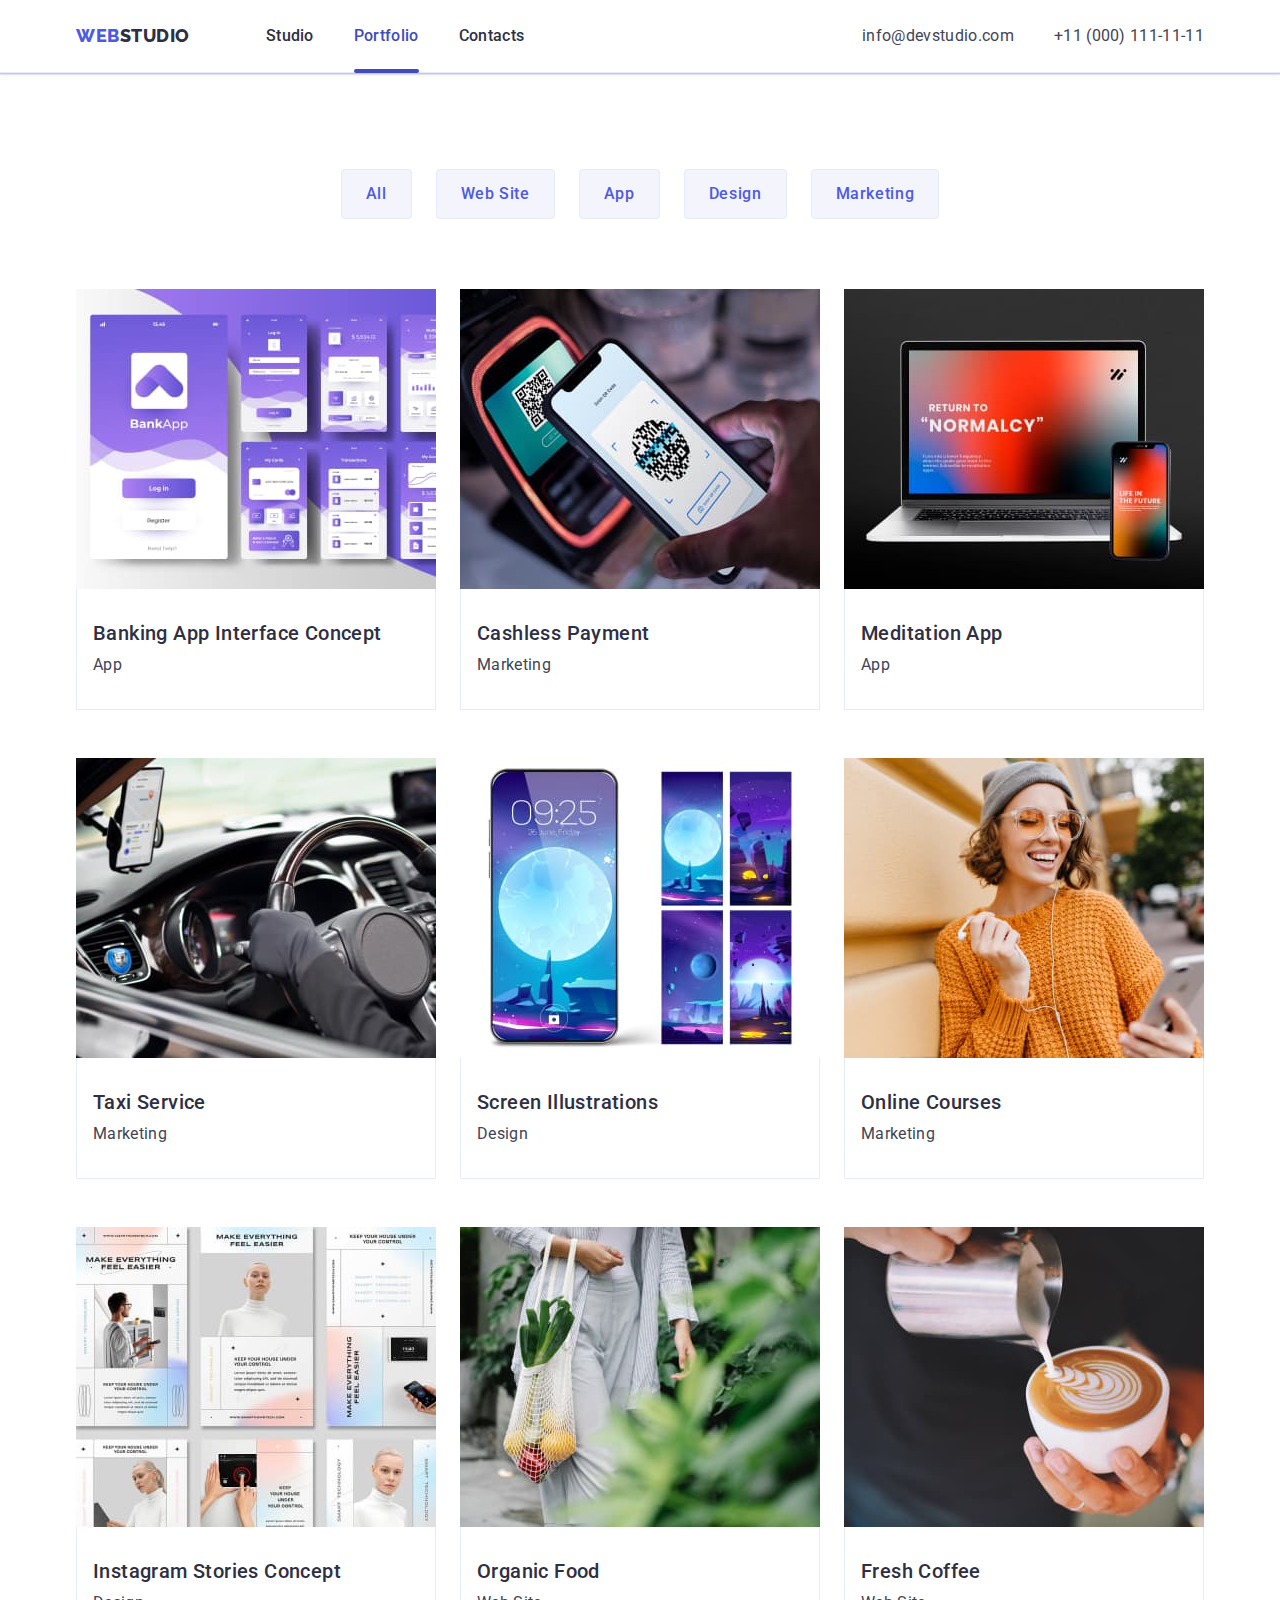
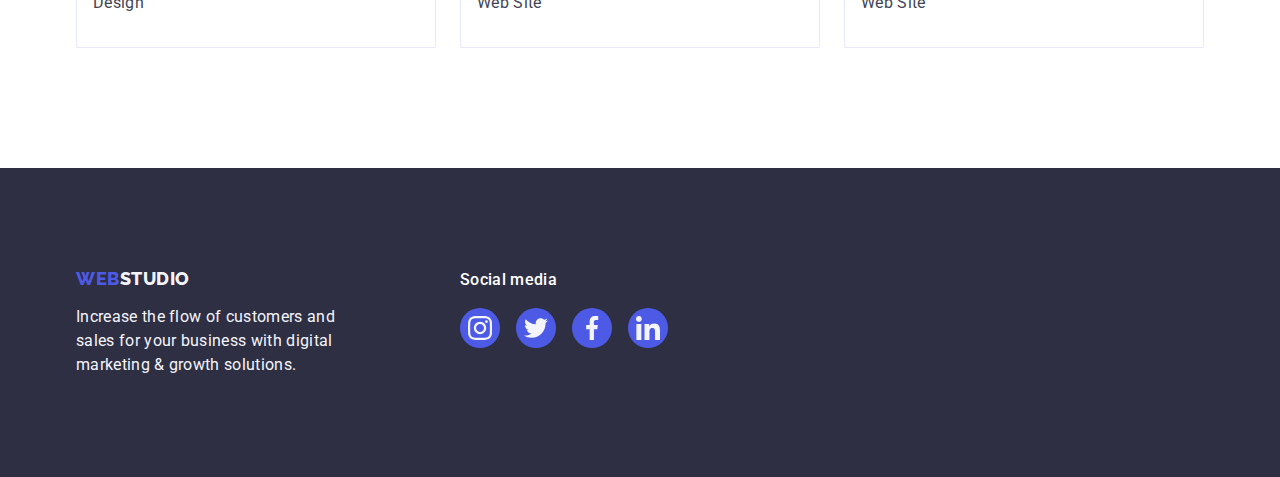
==== portfolio.html @ cc2228dd "Initial commit" ====
<!DOCTYPE html>
<html lang="en">
  <head>
    <meta charset="UTF-8" />
    <meta name="viewport" content="width=device-width, initial-scale=1.0" />
    <title>Document</title>
    <link
      rel="stylesheet"
      href="https://cdn.jsdelivr.net/npm/modern-normalize@1.1.0/modern-normalize.min.css"
    />
    <link rel="preconnect" href="https://fonts.googleapis.com" />
    <link rel="preconnect" href="https://fonts.gstatic.com" crossorigin />
    <link
      href="https://fonts.googleapis.com/css2?family=Raleway:wght@800&family=Roboto:wght@400;500;700;900&display=swap"
      rel="stylesheet"
    />
    <link rel="stylesheet" href="./css/styles.css" />
  </head>
  <body>
    <!--Header section-->

    <header class="header">
      <div class="container-header container">
        <nav class="header-nav">
          <a href="./index.html" class="header-logo link"
            >Web<span class="logo-highlight">Studio</span></a
          >

          <ul class="list container-nav">
            <li>
              <a href="./index.html" class="header-nav-list link">Studio</a>
            </li>
            <li>
              <a
                href="./portfolio.html"
                class="header-nav-list link actual-page"
                >Portfolio</a
              >
            </li>
            <li><a href="" class="header-nav-list link">Contacts</a></li>
          </ul>
        </nav>
        <address class="header-contacts">
          <ul class="list container-nav">
            <li>
              <a
                class="header-contacts-list link"
                href="mailto:info@devstudio.com"
                >info@devstudio.com</a
              >
            </li>
            <li>
              <a class="header-contacts-list link" href="tel:+110001111111"
                >+11 (000) 111-11-11</a
              >
            </li>
          </ul>
        </address>
      </div>
    </header>
    <!--Main block-->
    <main>
      <!--Section-->
      <section class="main-block">
        <div class="container">
          <h1 class="visually-hidden">Portfolio</h1>
          <ul class="list filters-container">
            <li>
              <button type="button" class="portfolio-filters">All</button>
            </li>
            <li>
              <button type="button" class="portfolio-filters">Web Site</button>
            </li>
            <li>
              <button type="button" class="portfolio-filters">App</button>
            </li>
            <li>
              <button type="button" class="portfolio-filters">Design</button>
            </li>
            <li>
              <button type="button" class="portfolio-filters">Marketing</button>
            </li>
          </ul>
          <ul class="list project-container">
            <li class="portfolio-cards">
              <a href="" class="link portfolio-link">
                <div class="card-image">
                  <img
                    src="./images/portfolio/img1.jpg"
                    alt="Banking App Interface Concept"
                    width="360"
                  />

                  <p class="card-overlay-text card-overlay">
                    14 Stylish and User-Friendly App Design Concepts · Task
                    Manager App · Calorie Tracker App · Exotic Fruit Ecommerce
                    App · Cloud Storage App
                  </p>
                </div>
                <div class="project-name">
                  <h2 class="portfolio-card-header">
                    Banking App Interface Concept
                  </h2>
                  <p class="portfolio-card-text">App</p>
                </div>
              </a>
            </li>
            <li class="portfolio-cards">
              <a href="" class="link portfolio-link">
                <div class="card-image">
                  <img
                    src="./images/portfolio/img2.jpg"
                    alt="Cashless Payment"
                    width="360"
                  />

                  <p class="card-overlay-text card-overlay">
                    14 Stylish and User-Friendly App Design Concepts · Task
                    Manager App · Calorie Tracker App · Exotic Fruit Ecommerce
                    App · Cloud Storage App
                  </p>
                </div>
                <div class="project-name">
                  <h2 class="portfolio-card-header">Cashless Payment</h2>
                  <p class="portfolio-card-text">Marketing</p>
                </div>
              </a>
            </li>
            <li class="portfolio-cards">
              <a href="" class="link portfolio-link">
                <div class="card-image">
                  <img
                    src="./images/portfolio/img3.jpg"
                    alt="Meditation App"
                    width="360"
                  />

                  <p class="card-overlay-text card-overlay">
                    14 Stylish and User-Friendly App Design Concepts · Task
                    Manager App · Calorie Tracker App · Exotic Fruit Ecommerce
                    App · Cloud Storage App
                  </p>
                </div>
                <div class="project-name">
                  <h2 class="portfolio-card-header">Meditation App</h2>
                  <p class="portfolio-card-text">App</p>
                </div>
              </a>
            </li>
            <li class="portfolio-cards">
              <a href="" class="link portfolio-link">
                <div class="card-image">
                  <img
                    src="./images/portfolio/img4.jpg"
                    alt="Taxi Service"
                    width="360"
                  />

                  <p class="card-overlay-text card-overlay">
                    14 Stylish and User-Friendly App Design Concepts · Task
                    Manager App · Calorie Tracker App · Exotic Fruit Ecommerce
                    App · Cloud Storage App
                  </p>
                </div>
                <div class="project-name">
                  <h2 class="portfolio-card-header">Taxi Service</h2>
                  <p class="portfolio-card-text">Marketing</p>
                </div>
              </a>
            </li>
            <li class="portfolio-cards">
              <a href="" class="link portfolio-link"
                ><div class="card-image">
                  <img
                    src="./images/portfolio/img5.jpg"
                    alt="Screen Illustrations"
                    width="360"
                  />

                  <p class="card-overlay-text card-overlay">
                    14 Stylish and User-Friendly App Design Concepts · Task
                    Manager App · Calorie Tracker App · Exotic Fruit Ecommerce
                    App · Cloud Storage App
                  </p>
                </div>
                <div class="project-name">
                  <h2 class="portfolio-card-header">Screen Illustrations</h2>
                  <p class="portfolio-card-text">Design</p>
                </div>
              </a>
            </li>
            <li class="portfolio-cards">
              <a href="" class="link portfolio-link"
                ><div class="card-image">
                  <img
                    src="./images/portfolio/img6.jpg"
                    alt="Online Courses"
                    width="360"
                  />

                  <p class="card-overlay-text card-overlay">
                    14 Stylish and User-Friendly App Design Concepts · Task
                    Manager App · Calorie Tracker App · Exotic Fruit Ecommerce
                    App · Cloud Storage App
                  </p>
                </div>
                <div class="project-name">
                  <h2 class="portfolio-card-header">Online Courses</h2>
                  <p class="portfolio-card-text">Marketing</p>
                </div>
              </a>
            </li>
            <li class="portfolio-cards">
              <a href="" class="link portfolio-link"
                ><div class="card-image">
                  <img
                    src="./images/portfolio/img7.jpg"
                    alt="Instagram Stories Concept"
                    width="360"
                  />

                  <p class="card-overlay-text card-overlay">
                    14 Stylish and User-Friendly App Design Concepts · Task
                    Manager App · Calorie Tracker App · Exotic Fruit Ecommerce
                    App · Cloud Storage App
                  </p>
                </div>
                <div class="project-name">
                  <h2 class="portfolio-card-header">
                    Instagram Stories Concept
                  </h2>
                  <p class="portfolio-card-text">Design</p>
                </div>
              </a>
            </li>
            <li class="portfolio-cards">
              <a href="" class="link portfolio-link"
                ><div class="card-image">
                  <img
                    src="./images/portfolio/img8.jpg"
                    alt="Organic Food"
                    width="360"
                  />

                  <p class="card-overlay-text card-overlay">
                    14 Stylish and User-Friendly App Design Concepts · Task
                    Manager App · Calorie Tracker App · Exotic Fruit Ecommerce
                    App · Cloud Storage App
                  </p>
                </div>
                <div class="project-name">
                  <h2 class="portfolio-card-header">Organic Food</h2>
                  <p class="portfolio-card-text">Web Site</p>
                </div>
              </a>
            </li>
            <li class="portfolio-cards">
              <a href="" class="link portfolio-link"
                ><div class="card-image">
                  <img
                    src="./images/portfolio/img9.jpg"
                    alt="Fresh Coffee"
                    width="360"
                  />

                  <p class="card-overlay-text card-overlay">
                    14 Stylish and User-Friendly App Design Concepts · Task
                    Manager App · Calorie Tracker App · Exotic Fruit Ecommerce
                    App · Cloud Storage App
                  </p>
                </div>
                <div class="project-name">
                  <h2 class="portfolio-card-header">Fresh Coffee</h2>
                  <p class="portfolio-card-text">Web Site</p>
                </div>
              </a>
            </li>
          </ul>
        </div>
      </section>
    </main>

    <!--Footer Section-->

    <footer class="footer">
      <div class="container footer-container">
        <div class="footer-solutions">
          <a href="./index.html" class="footer-logo link"
            >Web<span class="logo-studio">Studio</span></a
          >
          <p class="footer-text">
            Increase the flow of customers and sales for your business with
            digital marketing & growth solutions.
          </p>
        </div>

        <div>
          <p class="footer-social-media-text">Social media</p>
          <ul class="footer-social-media list">
            <li class="footer-icons">
              <a href="" class="link">
                <svg class="icon-our" width="24" height="24">
                  <use href="./images/icons.svg#icon-instagram"></use>
                </svg>
              </a>
            </li>
            <li class="footer-icons">
              <a href="" class="link">
                <svg class="icon-our" width="24" height="24">
                  <use href="./images/icons.svg#icon-twitter"></use>
                </svg>
              </a>
            </li>
            <li class="footer-icons">
              <a href="" class="link">
                <svg class="icon-our" width="24" height="24">
                  <use href="./images/icons.svg#icon-facebook"></use>
                </svg>
              </a>
            </li>
            <li class="footer-icons">
              <a href="" class="link">
                <svg class="icon-our" width="24" height="24">
                  <use href="./images/icons.svg#icon-linkedin"></use>
                </svg>
              </a>
            </li>
          </ul>
        </div>
      </div>
    </footer>
  </body>
</html>
---- css/styles.css ----
:root {
  --colorNavyBlue: #2e2f42;
  --fonWebsite: #ffffff;
  --logoAndButtonText: #4d5ae5;
  --backgroundButton: #f4f4fd;
  --contactColor: #434455;
  --customersBorderColor: #8e8f99;
}
body {
  font-family: "Roboto", sans-serif;
  background-color: var(--fonWebsite);
  color: var(--contactColor);
}
ul {
  padding-left: 0;
}

.header-logo {
  font-weight: 800;
  font-size: 18px;
  line-height: 1.17;
  letter-spacing: 0.03em;
  text-transform: uppercase;
  font-family: "Raleway", sans-serif;
  color: var(--logoAndButtonText);
  margin-right: 76px;
}

.logo-highlight {
  color: var(--colorNavyBlue);
}

.header-nav-list {
  position: relative;
  font-weight: 500;
  font-size: 16px;
  line-height: 1.5;
  letter-spacing: 0.02em;
  color: #2e2f42;

  padding: 24px 0;
  display: flex;
  flex-direction: column;
  transition: color 250ms cubic-bezier(0.4, 0, 0.2, 1);
}

.header-nav-list:hover,
.header-nav-list:focus {
  color: #404bbf;
}
.actual-page {
  color: #404bbf;
}
.header-nav-list.actual-page::after {
  content: "";
  position: absolute;

  width: 100%;
  height: 4px;
  border-radius: 2px;
  left: 0;
  bottom: -1px;
  background-color: #404bbf;
}

.header-contacts {
  font-style: normal;
  color: var(--contaktColor);
}

.header-contacts-list {
  font-size: 16px;
  line-height: 1.5;
  letter-spacing: 0.02em;
  color: var(--contactColor);
  font-style: normal;
  transition: color 250ms cubic-bezier(0.4, 0, 0.2, 1);
}
.header-contacts-list:hover,
.header-contacts-list:focus {
  color: #404bbf;
  transition-duration: 250ms;
  transition-timing-function: cubic-bezier(0.4, 0, 0.2, 1);
}

.list {
  list-style-type: none;
}
.link {
  text-decoration: none;
}
.order-button {
  font-family: "Roboto", sans-serif;
  background-color: var(--logoAndButtonText);
  font-weight: 500;
  font-size: 16px;
  line-height: 1.5;
  letter-spacing: 0.04em;
  color: var(--fonWebsite);
  box-shadow: 0px 4px 4px 0px rgba(0, 0, 0, 0.15);

  cursor: pointer;
  display: block;
  min-width: 169px;
  height: 56px;
  border: none;
  border-radius: 4px;
  margin: 0 auto;
  transition: background-color 250ms cubic-bezier(0.4, 0, 0.2, 1);
}
.portfolio-filters {
  font-family: "Roboto", sans-serif;
  background-color: var(--backgroundButton);
  font-style: normal;
  font-weight: 500;
  font-size: 16px;
  line-height: 1.5;
  letter-spacing: 0.04em;
  cursor: pointer;
  color: var(--logoAndButtonText);
  border: 1px solid #e7e9fc;
  border-radius: 4px;
  padding: 12px 24px;
  transition: color 250ms cubic-bezier(0.4, 0, 0.2, 1),
    background-color 250ms cubic-bezier(0.4, 0, 0.2, 1),
    border-color 250ms cubic-bezier(0.4, 0, 0.2, 1),
    box-shadow 250ms cubic-bezier(0.4, 0, 0.2, 1);
}
.portfolio-filters:hover,
.portfolio-filters:focus {
  background-color: #404bbf;
  color: var(--fonWebsite);
  border: 1px solid transparent;
  box-shadow: 0px 2px 2px 0px rgba(0, 0, 0, 0.12),
    0px 2px 1px 0px rgba(0, 0, 0, 0.08), 0px 3px 1px 0px rgba(0, 0, 0, 0.1);
  transition-duration: 250ms;
  transition-timing-function: cubic-bezier(0.4, 0, 0.2, 1);
}
.order-button:hover,
.order-button:focus {
  background-color: #404bbf;
  color: var(--fonWebsite);
  border: 1px solid transparent;
}

.solutions-section {
  padding: 120px 0;
}
.title {
  max-width: 496px;
  font-weight: 700;
  font-size: 56px;
  line-height: 1.07;
  display: block;
  text-align: center;
  letter-spacing: 0.02em;
  color: var(--fonWebsite);
  margin: 0 auto;
  margin-bottom: 48px;
}
.feature-title {
  font-weight: 500;
  font-size: 20px;
  line-height: 1.2;
  letter-spacing: 0.02em;
  color: var(--colorNavyBlue);
  margin-bottom: 8px;
}
.feature-text {
  font-size: 16px;
  line-height: 1.5;
  letter-spacing: 0.02em;
  color: var(--contactColor);
}
.section-header {
  font-weight: 700;
  font-size: 36px;
  line-height: 1.11;
  letter-spacing: 0.02em;
  text-align: center;
  text-transform: capitalize;
  color: var(--colorNavyBlue);
  margin-bottom: 72px;
}
.section-team {
  background-color: var(--backgroundButton);
  padding-top: 120px;
  padding-bottom: 120px;
}
.list-team {
}

.team-card {
  background-color: var(--fonWebsite);
  min-height: 380px;
  width: calc((100% - 72px) / 4);
  border-radius: 0px 0px 4px 4px;

  box-shadow: 0px 2px 1px 0px rgba(46, 47, 66, 0.08),
    0px 1px 1px 0px rgba(46, 47, 66, 0.16),
    0px 1px 6px 0px rgba(46, 47, 66, 0.08);
}

.portfolio-card-header {
  font-weight: 500;
  font-size: 20px;
  line-height: 1.2;
  letter-spacing: 0.02em;
  color: var(--colorNavyBlue);
  margin-bottom: 8px;
}
.portfolio-card-text {
  font-size: 16px;
  line-height: 1.5;
  letter-spacing: 0.02em;
  color: var(--contactColor);
}
.footer-text {
  font-size: 16px;
  line-height: 1.5;
  letter-spacing: 0.02em;
  color: var(--backgroundButton);
  max-width: 264px;
}
.footer {
  background-color: var(--colorNavyBlue);
  padding: 100px 0;
}
.logo-studio {
  color: var(--backgroundButton);
}
.footer-logo {
  font-weight: 800;
  font-size: 18px;
  line-height: 1.17;
  letter-spacing: 0.03em;
  text-transform: uppercase;
  font-family: "Raleway", sans-serif;
  color: var(--logoAndButtonText);
  display: inline-block;
  margin-bottom: 16px;
}

Reset h1,
h2,
h3,
h4,
h5,
h6,
p,
ul {
  margin: 0;
}
img {
  display: block;
  max-width: 100%;
  height: auto;
}
.visually-hidden {
  position: absolute;
  width: 1px;
  height: 1px;
  margin: -1px;
  border: 0;
  padding: 0;

  white-space: nowrap;
  clip-path: inset(100%);
  clip: rect(0 0 0 0);
  overflow: hidden;
}

.container-header {
  display: flex;
  justify-content: space-between;
  align-items: center;
}
.container {
  margin: 0 auto;
  width: 1158px;
  padding: 0 15px;
}
.header-nav {
  display: flex;
  align-items: center;
}
.container-nav {
  display: flex;
  gap: 40px;
  transition: color 250ms cubic-bezier(0.4, 0, 0.2, 1);
}
.main-content {
  height: 600px;
  margin: auto;

  padding: 188px 0;
  background-color: var(--colorNavyBlue);
  background-image: linear-gradient(
      rgba(46, 47, 66, 0.7),
      rgba(46, 47, 66, 0.7)
    ),
    url(../images/index/people-office.jpg);

  max-width: 1440px;
  background-repeat: no-repeat;
  background-position: center;
  background-size: cover;
}
.section-feature {
  width: calc((100% - 72px) / 4);
}

.list-feature {
  display: flex;
  gap: 24px;
}
.header {
  border-bottom: 1px solid #e7e9fc;
  box-shadow: 0px 2px 1px rgba(46, 47, 66, 0.08),
    0px 1px 1px rgba(46, 47, 66, 0.16), 0px 1px 6px rgba(46, 47, 66, 0.08);
}
.what-section {
  padding-bottom: 120px;
}

.we-are-doing {
  display: flex;
  gap: 24px;
}
.our-works {
  width: calc((100% - 48px) / 3);
}

.team {
  display: flex;
  flex-direction: row;
  gap: 24px;
}

.index-card-header {
  font-weight: 500;
  font-size: 20px;
  line-height: 1.2;
  letter-spacing: 0.02em;
  color: var(--colorNavyBlue);
  margin-bottom: 8px;
  text-align: center;
}
.index-card-text {
  font-size: 16px;
  line-height: 1.5;
  letter-spacing: 0.02em;
  color: var(--contactColor);
  text-align: center;
  margin-bottom: 8px;
}
.card-content {
  gap: 8px;
  padding: 32px 0;
}

.filters-container {
  display: flex;
  margin-bottom: 72px;
  justify-content: center;
  gap: 24px;
  height: 48px;
}
.project-container {
  display: flex;
  flex-direction: row;
  flex-wrap: wrap;
  justify-content: center;
  column-gap: 24px;
  row-gap: 48px;
}
.portfolio-link {
  display: block;
  transition: box-shadow 250ms cubic-bezier(0.4, 0, 0.2, 1);
}
.portfolio-link:hover {
  box-shadow: 0px 1px 6px rgba(46, 47, 66, 0.08),
    0px 1px 1px rgba(46, 47, 66, 0.16), 0px 2px 1px rgba(46, 47, 66, 0.08);
}
.portfolio-link:hover .card-overlay,
.portfolio-link:focus .card-overlay {
  transform: translateY(0%);
}

.portfolio-cards {
  width: calc((100% - 48px) / 3);
}

.card-image {
  position: relative;
  overflow: hidden;
}

.card-overlay {
  padding: 8px;
  background-color: #4d5ae5;
  color: #fff;
  font-family: sans-serif;
  position: absolute;
  top: 0;
  left: 0;
  width: 100%;
  height: 100%;
  transform: translateY(100%);
  transition: transform 250ms ease-in-out;
}

.card-overlay-text {
  color: var(--backgroundButton);
  font-size: 16px;
  font-family: Roboto;
  line-height: 24px;
  letter-spacing: 0.32px;

  padding: 40px 32px;
  transition: transform 250ms cubic-bezier(0.4, 0, 0.2, 1);
}
.project-name {
  padding: 32px 16px;
  border: 1px solid #e7e9fc;
  border-top: none;
}
.main-block {
  padding-top: 96px;
  padding-bottom: 120px;
}
.social-media {
  display: flex;
  justify-content: center;
  gap: 24px;
  flex-shrink: 0;

  align-items: center;
}
.social-media .link {
  display: flex;
  justify-content: center;
  align-items: center;
  width: 40px;
  height: 40px;
  border-radius: 50%;
  background-color: #4d5ae5;
  transition: background-color 250ms cubic-bezier(0.4, 0, 0.2, 1);
}

.customers-list {
  display: flex;

  gap: 24px;
}
.section-customers {
  padding-top: 120px;
  padding-bottom: 120px;
}
.team-customers {
  width: calc((100% - 120px) / 6);
  height: 88px;
}
.customers-link {
  display: flex;
  width: 100%;
  height: 100%;
  justify-content: center;
  align-items: center;
  color: var(--customersBorderColor);
  border-radius: 4px;
  border: 1px solid var(--customersBorderColor);
  transition: border-color 250ms cubic-bezier(0.4, 0, 0.2, 1),
    color 250ms cubic-bezier(0.4, 0, 0.2, 1);
}

.customers-link:hover {
  border-color: #404bbf;
  color: #404bbf;
}

.customers-link:focus {
  border-color: #404bbf;
  color: #404bbf;
}

.icon-solution {
  width: 264px;
  height: 112px;
  border-radius: 4px;
  background: var(--cloud, #f4f4fd);
  display: flex;
  justify-content: center;
  align-items: center;
  margin-bottom: 8px;
}
.icon {
  fill: currentColor;
}

.icon-our {
  fill: var(--backgroundButton);
  transition: background-color 250ms cubic-bezier(0.4, 0, 0.2, 1);
}
.footer-social-media {
  display: flex;
  gap: 16px;
  flex-shrink: 0;
  align-self: flex-end;
}
.footer-social-media .link {
  display: flex;
  justify-content: center;
  align-items: center;
  width: 40px;
  height: 40px;
  border-radius: 50%;
  background-color: #4d5ae5;
  transition: background-color 250ms cubic-bezier(0.4, 0, 0.2, 1);
}
.social-media .link:hover,
.social-media .link:focus {
  background-color: #404bbf;
}

.footer-container {
  display: flex;

  align-items: baseline;
}
.footer-solutions {
  margin-right: 120px;
}

.footer-social-media-text {
  margin-bottom: 16px;
  font-size: 16px;
  font-family: Roboto;
  font-weight: 500;
  line-height: 24px;
  letter-spacing: 0.32px;
  color: #ffffff;
}
.footer-social-media .link:hover,
.footer-social-media .link:focus {
  background-color: #31d0aa;
}

.backdrop {
  position: fixed;
  top: 0;
  left: 0;
  z-index: 100;
  width: 100%;
  height: 100%;
  background-color: #2e2f4266;
  transition: opacity 250ms cubic-bezier(0.4, 0, 0.2, 1),
    visibility 250ms cubic-bezier(0.4, 0, 0.2, 1);
}
.backdrop.is-hidden {
  opacity: 0;
  visibility: hidden;
  pointer-events: none;
}
.modal {
  position: absolute;
  top: 50%;
  left: 50%;
  transform: translateX(-50%) translateY(-50%);
  width: 408px;
  min-height: 584px;
  border-radius: 4px;
  background-color: #fcfcfc;
  box-shadow: 0px 2px 1px 0px rgba(0, 0, 0, 0.2),
    0px 1px 3px 0px rgba(0, 0, 0, 0.12), 0px 1px 1px 0px rgba(0, 0, 0, 0.14);
  transition: transform 250ms cubic-bezier(0.4, 0, 0.2, 1);
}
.modal-button {
  position: absolute;
  top: 24px;
  right: 24px;
  background-color: #e7e9fc;
  border: 1px solid rgba(0, 0, 0, 0.1);
  background: #e7e9fc;
  width: 24px;
  height: 24px;
  border-radius: 50%;
  display: flex;
  align-items: center;
  justify-content: center;
  padding: 0;
  cursor: pointer;
  background-color: 250ms cubic-bezier(0.4, 0, 0.2, 1),
    border 250ms cubic-bezier(0.4, 0, 0.2, 1);
  transition: background-color 250ms cubic-bezier(0.4, 0, 0.2, 1),
    border 250ms cubic-bezier(0.4, 0, 0.2, 1);
}
.modal-button:hover,
.modal-button:focus {
  background-color: #404bbf;
  border: none;
  fill: #ffffff;
}
.modal-icon {
  stroke: #2e2f42;
  color: #2e2f42;
  transition: fill 250ms cubic-bezier(0.4, 0, 0.2, 1);
}
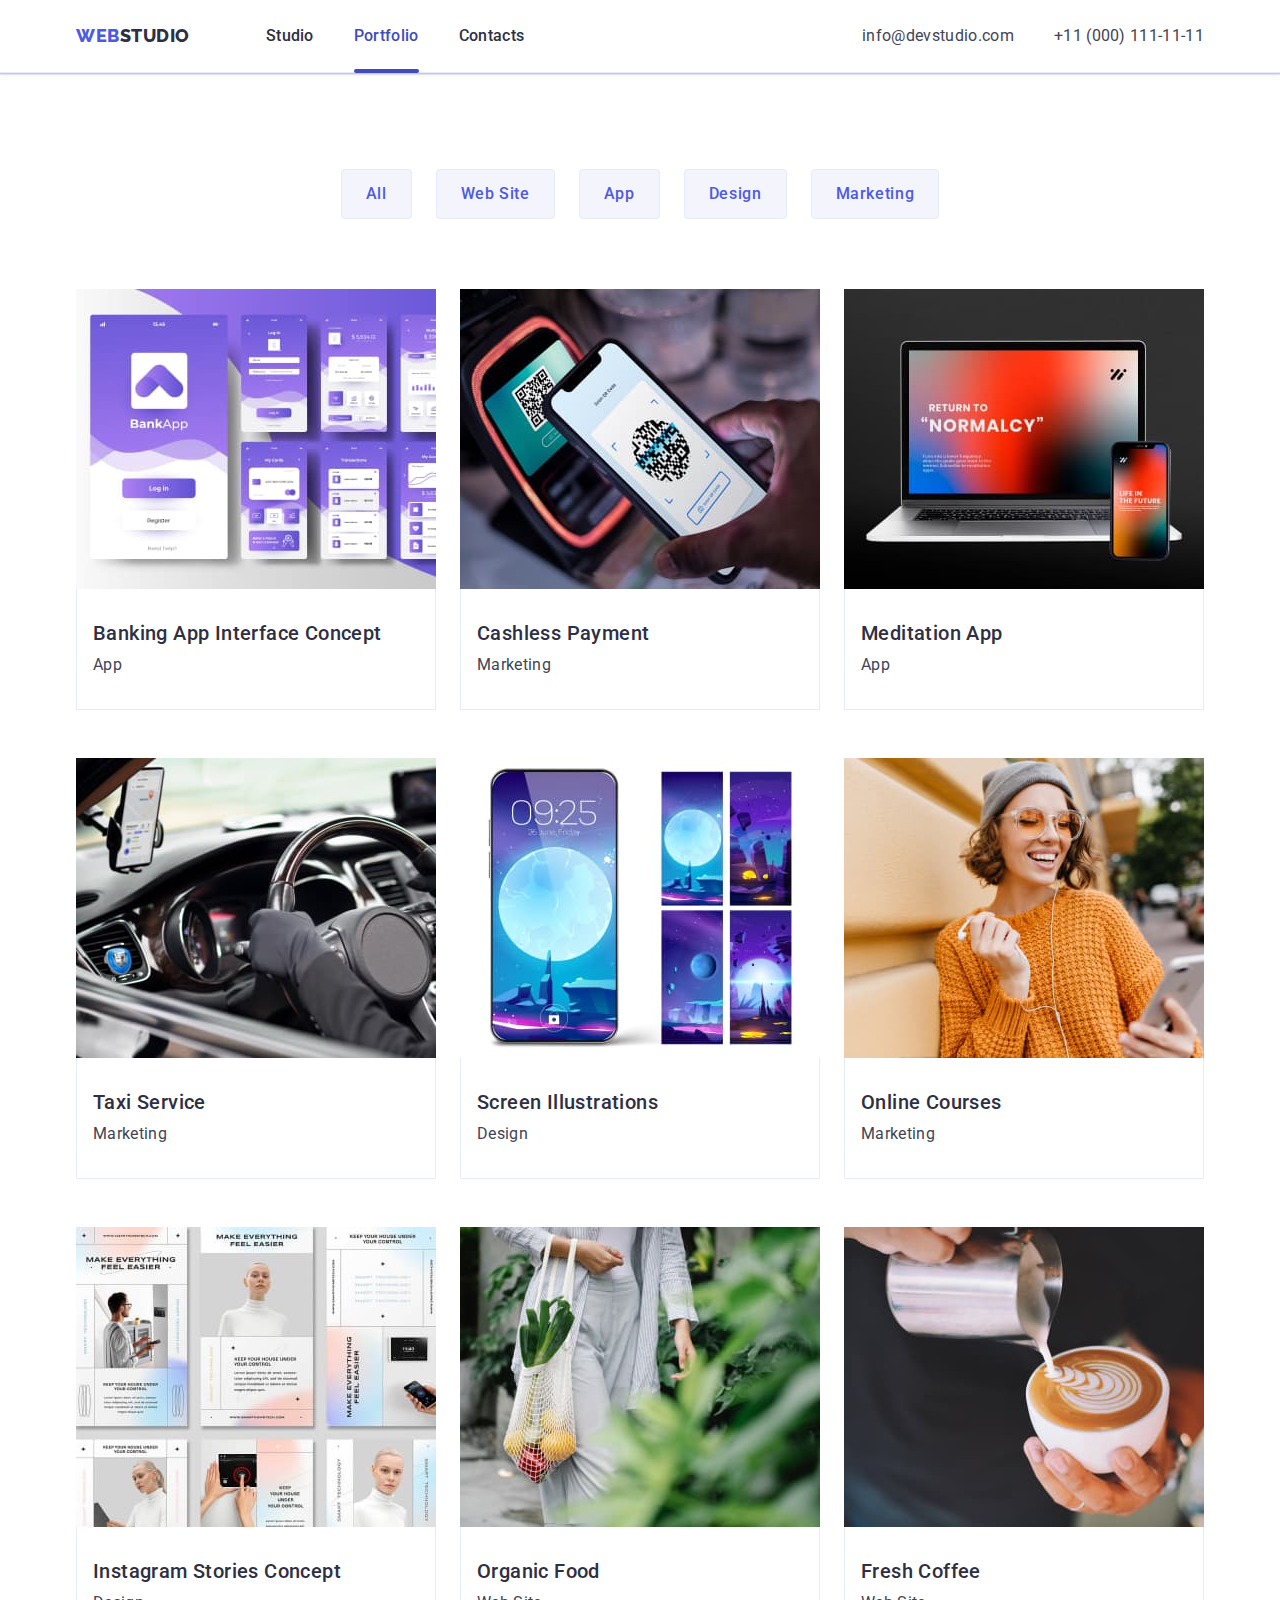
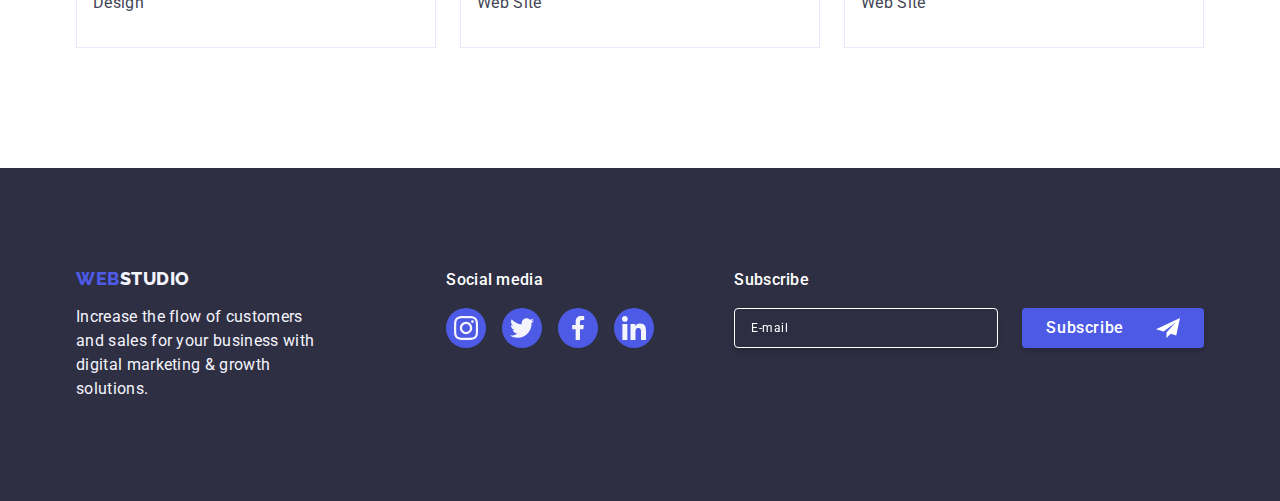
==== commit 43d895cf: "summarywork" ====
--- a/portfolio.html
+++ b/portfolio.html
@@ -294,7 +294,7 @@
           </p>
         </div>
 
-        <div>
+        <div class="footer-solutions-media">
           <p class="footer-social-media-text">Social media</p>
           <ul class="footer-social-media list">
             <li class="footer-icons">
@@ -327,6 +327,28 @@
             </li>
           </ul>
         </div>
+
+        <div class="subscribe-footer">
+          <p class="footer-social-media-text">Subscribe</p>
+          <form class="subscribe-form" name="subscribe_form">
+            <label class="subscribe-form-label">
+              <input
+                class="subscribe-form-input"
+                type="email"
+                name="subscribe_form-email"
+                placeholder="E-mail"
+            /></label>
+            <button
+              class="footer-button order-button accent-button"
+              type="submit"
+            >
+              Subscribe
+              <svg class="footer-button-icon" width="24" height="24">
+                <use href="./images/icons.svg#icon-send"></use>
+              </svg>
+            </button>
+          </form>
+        </div>
       </div>
     </footer>
   </body>
--- a/css/styles.css
+++ b/css/styles.css
@@ -5,6 +5,7 @@
   --backgroundButton: #f4f4fd;
   --contactColor: #434455;
   --customersBorderColor: #8e8f99;
+  --modalColor: #404bbf;
 }
 body {
   font-family: "Roboto", sans-serif;
@@ -528,8 +529,9 @@
 
   align-items: baseline;
 }
-.footer-solutions {
-  margin-right: 120px;
+
+.footer-solutions-media {
+  margin-left: 120px;
 }
 
 .footer-social-media-text {
@@ -546,10 +548,69 @@
   background-color: #31d0aa;
 }
 
+.subscribe-form {
+  display: flex;
+  justify-content: center;
+  align-items: center;
+  gap: 24px;
+}
+.subscribe-footer {
+  margin-left: 80px;
+}
+
+.accent-button {
+  min-width: 165px;
+  color: #fff;
+  text-align: center;
+  height: 40px;
+  font-size: 16px;
+
+  line-height: 24px;
+  letter-spacing: 0.64px;
+
+  padding: 8px 24px;
+
+  gap: 16px;
+  border-radius: 4px;
+  background: #4d5ae5;
+}
+
+.subscribe-form-input {
+  width: 264px;
+  height: 40px;
+  color: #fff;
+  padding-left: 8px;
+  padding-left: 16px;
+  border-radius: 4px;
+  border: 1px solid #fff;
+  box-shadow: 0px 4px 4px 0px rgba(0, 0, 0, 0.15);
+  background: #2e2f42;
+
+  font-size: 12px;
+  filter: drop-shadow(0px 4px 4px rgba(0, 0, 0, 0.15));
+  line-height: 1.5;
+  letter-spacing: 0.48px;
+  background-color: transparent;
+}
+.subscribe-form-input::placeholder {
+  color: currentColor;
+}
+
+.footer-button {
+  display: inline-flex;
+  align-items: center;
+  justify-content: center;
+  gap: 16px;
+}
+.footer-button-icon {
+  margin-left: 16px;
+}
+
 .backdrop {
   position: fixed;
   top: 0;
   left: 0;
+  padding: 72px 24px 24px 24px;
   z-index: 100;
   width: 100%;
   height: 100%;
@@ -562,10 +623,16 @@
   visibility: hidden;
   pointer-events: none;
 }
+.backdrop-modal {
+  margin-bottom: 8px;
+}
 .modal {
   position: absolute;
   top: 50%;
   left: 50%;
+  padding-top: 72px;
+  padding-right: 24px;
+  padding-left: 24px;
   transform: translateX(-50%) translateY(-50%);
   width: 408px;
   min-height: 584px;
@@ -606,3 +673,137 @@
   color: #2e2f42;
   transition: fill 250ms cubic-bezier(0.4, 0, 0.2, 1);
 }
+.modal-caption {
+  display: block;
+  text-align: center;
+  width: 360px;
+  margin-bottom: 16px;
+  color: #2e2f42;
+  font-size: 16px;
+  font-style: normal;
+  font-weight: 500;
+  line-height: 24px;
+  letter-spacing: 0.32px;
+}
+
+.modal-form-field {
+  display: block;
+  position: relative;
+  margin-bottom: 8px;
+}
+.modal-form-label {
+  display: block;
+  margin-bottom: 4px;
+  color: var(--customersBorderColor);
+
+  font-size: 12px;
+  line-height: 1.17;
+  letter-spacing: 0.04em;
+}
+
+.modal-form-input {
+  width: 100%;
+  height: 40px;
+
+  padding-top: 11px;
+  padding-bottom: 11px;
+  padding-left: 38px;
+  font-size: 18px;
+  outline: transparent;
+  border-radius: 4px;
+  border: 1px solid rgba(46, 47, 66, 0.4);
+  transition: border-color 250ms cubic-bezier(0.4, 0, 0.2, 1);
+}
+.modal-form-icon {
+  position: absolute;
+  left: 16px;
+  top: 50%;
+
+  fill: currentColor;
+
+  transition: fill 250ms cubic-bezier(0.4, 0, 0.2, 1);
+}
+.modal-form-input:focus {
+  border-color: #4d5ae5;
+}
+.modal-form-input:focus + .modal-form-icon {
+  color: #4d5ae5;
+}
+.modal-form-comment {
+  width: 100%;
+  height: 120px;
+  padding: 8px 16px;
+  font-size: 12px;
+  line-height: 1.17;
+  letter-spacing: 0.04em;
+  resize: none;
+  border-radius: 4px;
+  outline: transparent;
+  border: 1px solid rgba(46, 47, 66, 0.4);
+  transition: border-color 250ms cubic-bezier(0.4, 0, 0.2, 1);
+}
+.modal-form-comment::placeholder {
+  color: rgba(46, 47, 66, 0.4);
+  font-size: 12px;
+  letter-spacing: 0.48px;
+}
+.modal-form-comment:focus {
+  border-color: #4d5ae5;
+}
+
+.modal-form-agreement {
+  display: flex;
+  align-items: center;
+  gap: 8px;
+
+  margin-bottom: 8px;
+}
+.modal-form-user {
+  margin-bottom: 24px;
+}
+
+.modal-form-custom-checkbox {
+  display: inline-flex;
+
+  align-items: center;
+  justify-content: center;
+  width: 16px;
+  height: 16px;
+  fill: transparent;
+  border-radius: 2px;
+  border: 1px solid rgba(46, 47, 66, 0.4);
+  transition: background-color 250ms cubic-bezier(0.4, 0, 0.2, 1),
+    border 250ms cubic-bezier(0.4, 0, 0.2, 1),
+    fill 250ms cubic-bezier(0.4, 0, 0.2, 1);
+}
+.modal-form-custom-checkbox:checked + .modal-form-custom-checkbox {
+  fill: var(--modalColor);
+
+  border: none;
+  background-color: #404bbf;
+}
+.modal-form-checkbox-icon {
+  opacity: 0;
+  transform: scale(0);
+  transition: opacity 250ms cubic-bezier(0.4, 0, 0.2, 1);
+}
+.modal-form-custom-checkbox:checked
+  + .modal-form-custom-checkbox
+  > .modal-form-checkbox-icon {
+  opacity: 1;
+  transform: scale(1);
+}
+
+.modal-form-link {
+  color: var(--logoAndButtonText);
+
+  text-decoration: underline;
+}
+.modal-form-agreement-desc {
+  user-select: none;
+  color: var(--customersBorderColor);
+
+  font-size: 12px;
+  line-height: 1.17;
+  letter-spacing: 0.04em;
+}
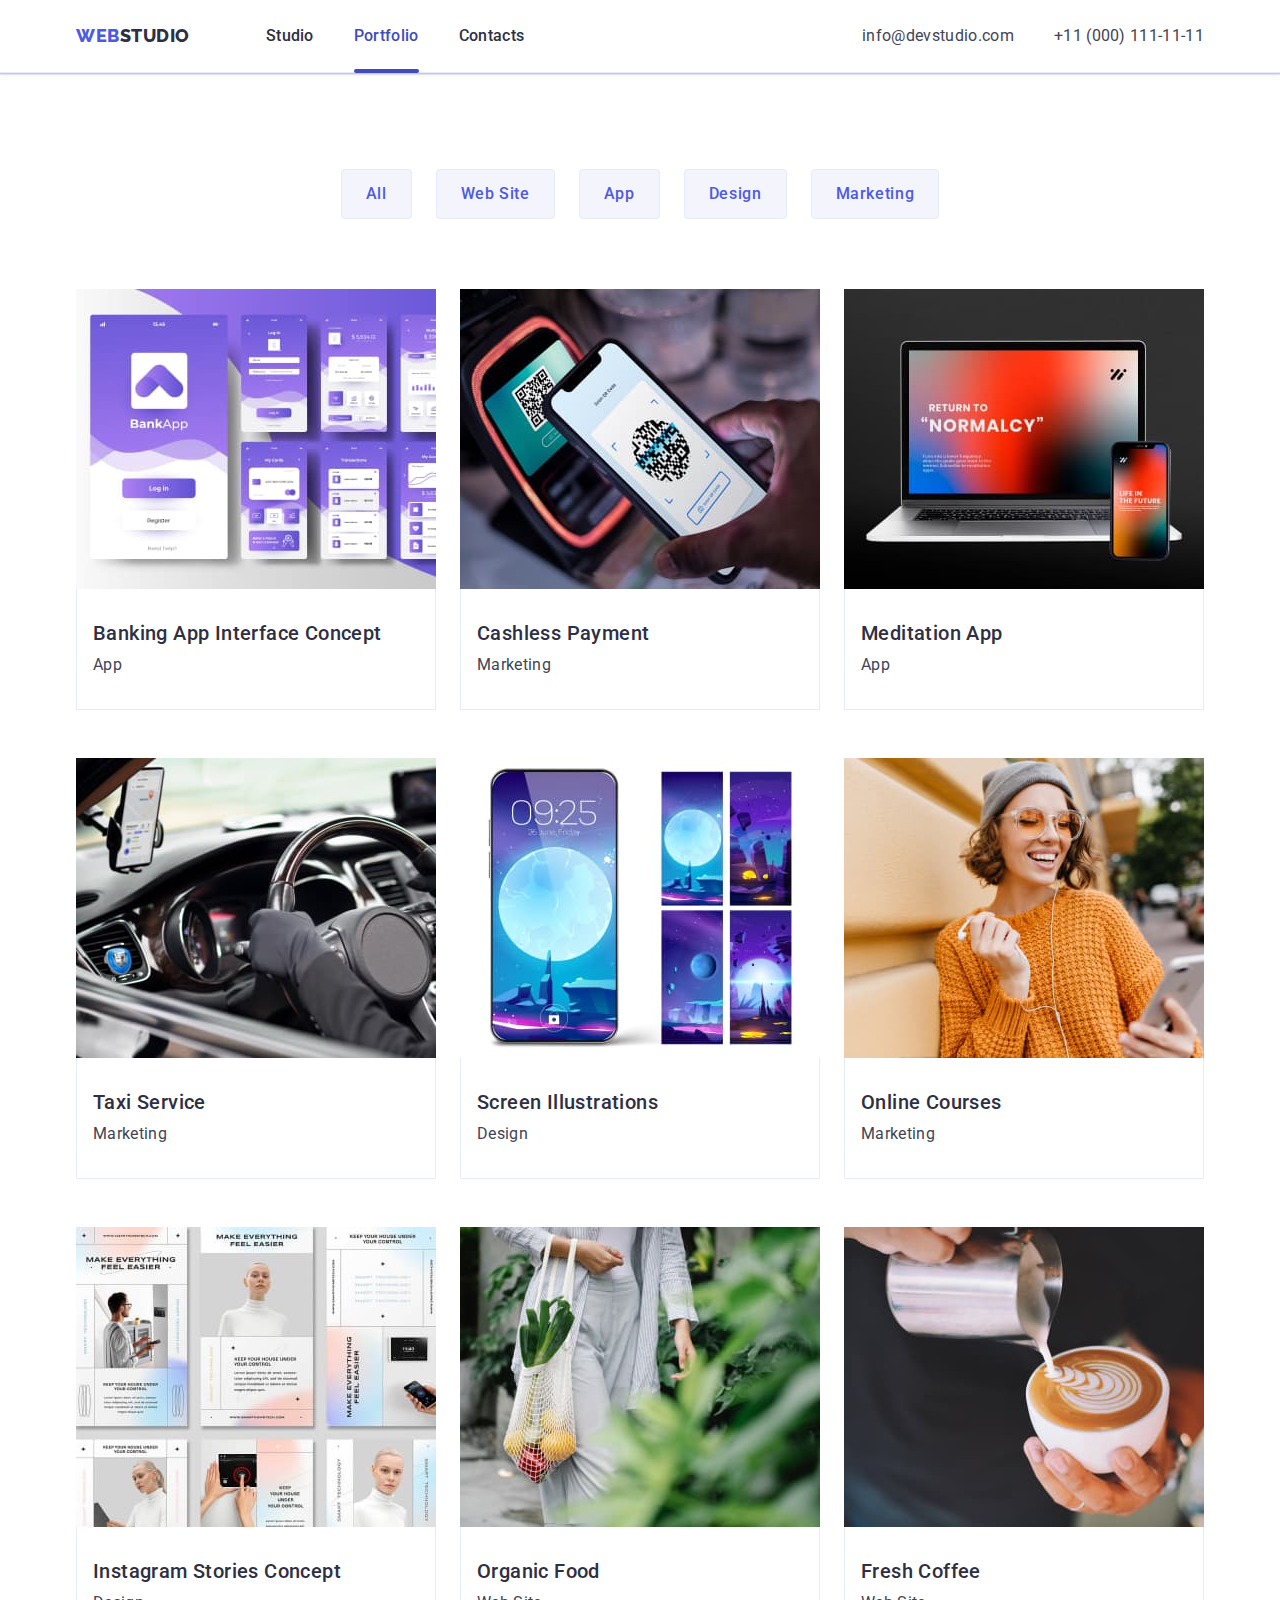
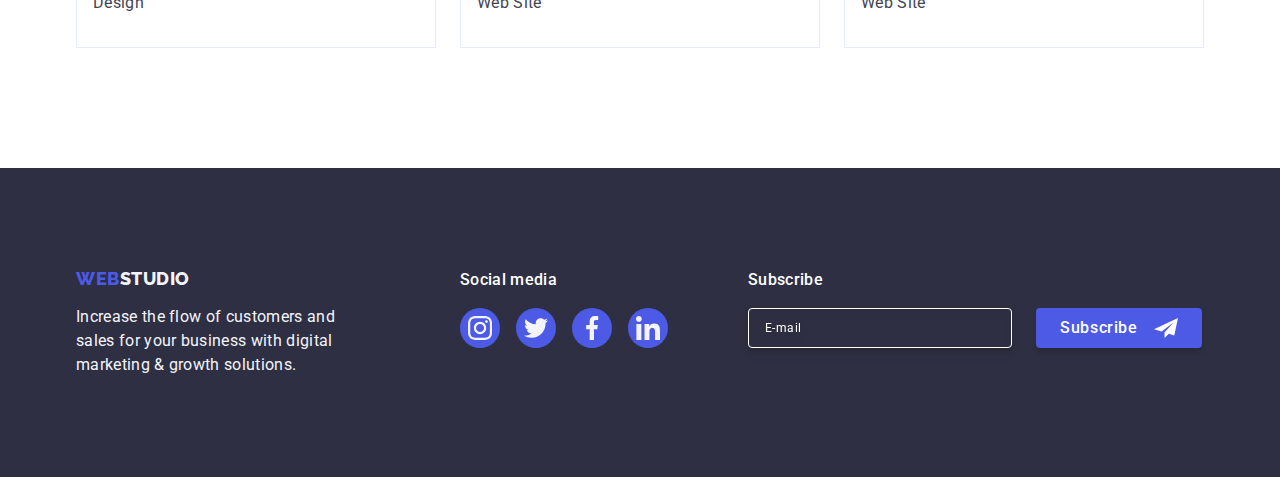
==== commit 2abbd992: "homework" ====
--- a/portfolio.html
+++ b/portfolio.html
@@ -330,12 +330,12 @@
 
         <div class="subscribe-footer">
           <p class="footer-social-media-text">Subscribe</p>
-          <form class="subscribe-form" name="subscribe_form">
+          <form class="subscribe-form" name="subscribe-form">
             <label class="subscribe-form-label">
               <input
                 class="subscribe-form-input"
                 type="email"
-                name="subscribe_form-email"
+                name="subscribe-form-email"
                 placeholder="E-mail"
             /></label>
             <button
--- a/css/styles.css
+++ b/css/styles.css
@@ -187,8 +187,6 @@
   background-color: var(--backgroundButton);
   padding-top: 120px;
   padding-bottom: 120px;
-}
-.list-team {
 }
 
 .team-card {
@@ -569,8 +567,6 @@
   letter-spacing: 0.64px;
 
   padding: 8px 24px;
-
-  gap: 16px;
   border-radius: 4px;
   background: #4d5ae5;
 }
@@ -600,7 +596,6 @@
   display: inline-flex;
   align-items: center;
   justify-content: center;
-  gap: 16px;
 }
 .footer-button-icon {
   margin-left: 16px;
@@ -610,8 +605,7 @@
   position: fixed;
   top: 0;
   left: 0;
-  padding: 72px 24px 24px 24px;
-  z-index: 100;
+
   width: 100%;
   height: 100%;
   background-color: #2e2f4266;
@@ -623,16 +617,13 @@
   visibility: hidden;
   pointer-events: none;
 }
-.backdrop-modal {
-  margin-bottom: 8px;
-}
+
 .modal {
   position: absolute;
   top: 50%;
   left: 50%;
-  padding-top: 72px;
-  padding-right: 24px;
-  padding-left: 24px;
+  padding: 72px 24px 24px 24px;
+
   transform: translateX(-50%) translateY(-50%);
   width: 408px;
   min-height: 584px;
@@ -678,85 +669,97 @@
   text-align: center;
   width: 360px;
   margin-bottom: 16px;
-  color: #2e2f42;
+
+  color: var(--colorNavyBlue);
   font-size: 16px;
   font-style: normal;
   font-weight: 500;
-  line-height: 24px;
-  letter-spacing: 0.32px;
-}
-
-.modal-form-field {
-  display: block;
-  position: relative;
+  line-height: 1.5;
+  letter-spacing: 0.02em;
+}
+.modal-label-user {
   margin-bottom: 8px;
 }
 .modal-form-label {
-  display: block;
-  margin-bottom: 4px;
-  color: var(--customersBorderColor);
-
   font-size: 12px;
   line-height: 1.17;
   letter-spacing: 0.04em;
-}
-
+  color: var(--customersBorderColor);
+  display: block;
+  margin-bottom: 4px;
+  position: relative;
+}
+.modal-form-field {
+  display: block;
+  color: var(--customersBorderColor);
+  font-size: 12px;
+  line-height: 1.17;
+  letter-spacing: 0.04em;
+}
+
+.modal-user-contact {
+  position: relative;
+}
 .modal-form-input {
   width: 100%;
   height: 40px;
-
-  padding-top: 11px;
-  padding-bottom: 11px;
+  border: 1px solid rgba(46, 47, 66, 0.4);
+  border-radius: 4px;
+  background-color: transparent;
   padding-left: 38px;
-  font-size: 18px;
   outline: transparent;
-  border-radius: 4px;
-  border: 1px solid rgba(46, 47, 66, 0.4);
   transition: border-color 250ms cubic-bezier(0.4, 0, 0.2, 1);
 }
 .modal-form-icon {
   position: absolute;
   left: 16px;
   top: 50%;
-
-  fill: currentColor;
-
+  transform: translateY(-50%);
   transition: fill 250ms cubic-bezier(0.4, 0, 0.2, 1);
 }
+
 .modal-form-input:focus {
   border-color: #4d5ae5;
 }
 .modal-form-input:focus + .modal-form-icon {
-  color: #4d5ae5;
-}
+  fill: #4d5ae5;
+}
+.modal-form-textarea {
+  margin-bottom: 16px;
+}
+
 .modal-form-comment {
   width: 100%;
   height: 120px;
+  font-size: 12px;
+  padding-top: 8px;
+  line-height: 1.17;
+  letter-spacing: 0.04em;
+  color: rgba(46, 47, 66, 0.4);
+  border: 1px solid rgba(46, 47, 66, 0.4);
+  border-radius: 4px;
+  background-color: transparent;
   padding: 8px 16px;
+  outline: transparent;
+  resize: none;
+  transition: border-color 250ms cubic-bezier(0.4, 0, 0.2, 1);
+}
+
+.modal-form-comment::placeholder {
+  color: rgba(46, 47, 66, 0.4);
+
+  font-size: 12px;
+  letter-spacing: 0.48px;
+}
+.modal-form-comment:focus {
+  border-color: #4d5ae5;
+}
+
+.modal-form-agreement {
   font-size: 12px;
   line-height: 1.17;
   letter-spacing: 0.04em;
-  resize: none;
-  border-radius: 4px;
-  outline: transparent;
-  border: 1px solid rgba(46, 47, 66, 0.4);
-  transition: border-color 250ms cubic-bezier(0.4, 0, 0.2, 1);
-}
-.modal-form-comment::placeholder {
-  color: rgba(46, 47, 66, 0.4);
-  font-size: 12px;
-  letter-spacing: 0.48px;
-}
-.modal-form-comment:focus {
-  border-color: #4d5ae5;
-}
-
-.modal-form-agreement {
-  display: flex;
-  align-items: center;
-  gap: 8px;
-
-  margin-bottom: 8px;
+  color: var(--customersBorderColor);
 }
 .modal-form-user {
   margin-bottom: 24px;
@@ -764,11 +767,11 @@
 
 .modal-form-custom-checkbox {
   display: inline-flex;
-
   align-items: center;
   justify-content: center;
   width: 16px;
   height: 16px;
+  margin-right: 8px;
   fill: transparent;
   border-radius: 2px;
   border: 1px solid rgba(46, 47, 66, 0.4);
@@ -776,34 +779,17 @@
     border 250ms cubic-bezier(0.4, 0, 0.2, 1),
     fill 250ms cubic-bezier(0.4, 0, 0.2, 1);
 }
-.modal-form-custom-checkbox:checked + .modal-form-custom-checkbox {
-  fill: var(--modalColor);
-
+
+.modal-form-user
+  input[type="checkbox"]:checked
+  + .modal-form-agreement
+  .modal-form-custom-checkbox {
+  background-color: var(--modalColor);
   border: none;
-  background-color: #404bbf;
-}
-.modal-form-checkbox-icon {
-  opacity: 0;
-  transform: scale(0);
-  transition: opacity 250ms cubic-bezier(0.4, 0, 0.2, 1);
-}
-.modal-form-custom-checkbox:checked
-  + .modal-form-custom-checkbox
-  > .modal-form-checkbox-icon {
-  opacity: 1;
-  transform: scale(1);
+  fill: var(--backgroundButton);
 }
 
 .modal-form-link {
   color: var(--logoAndButtonText);
-
   text-decoration: underline;
 }
-.modal-form-agreement-desc {
-  user-select: none;
-  color: var(--customersBorderColor);
-
-  font-size: 12px;
-  line-height: 1.17;
-  letter-spacing: 0.04em;
-}
